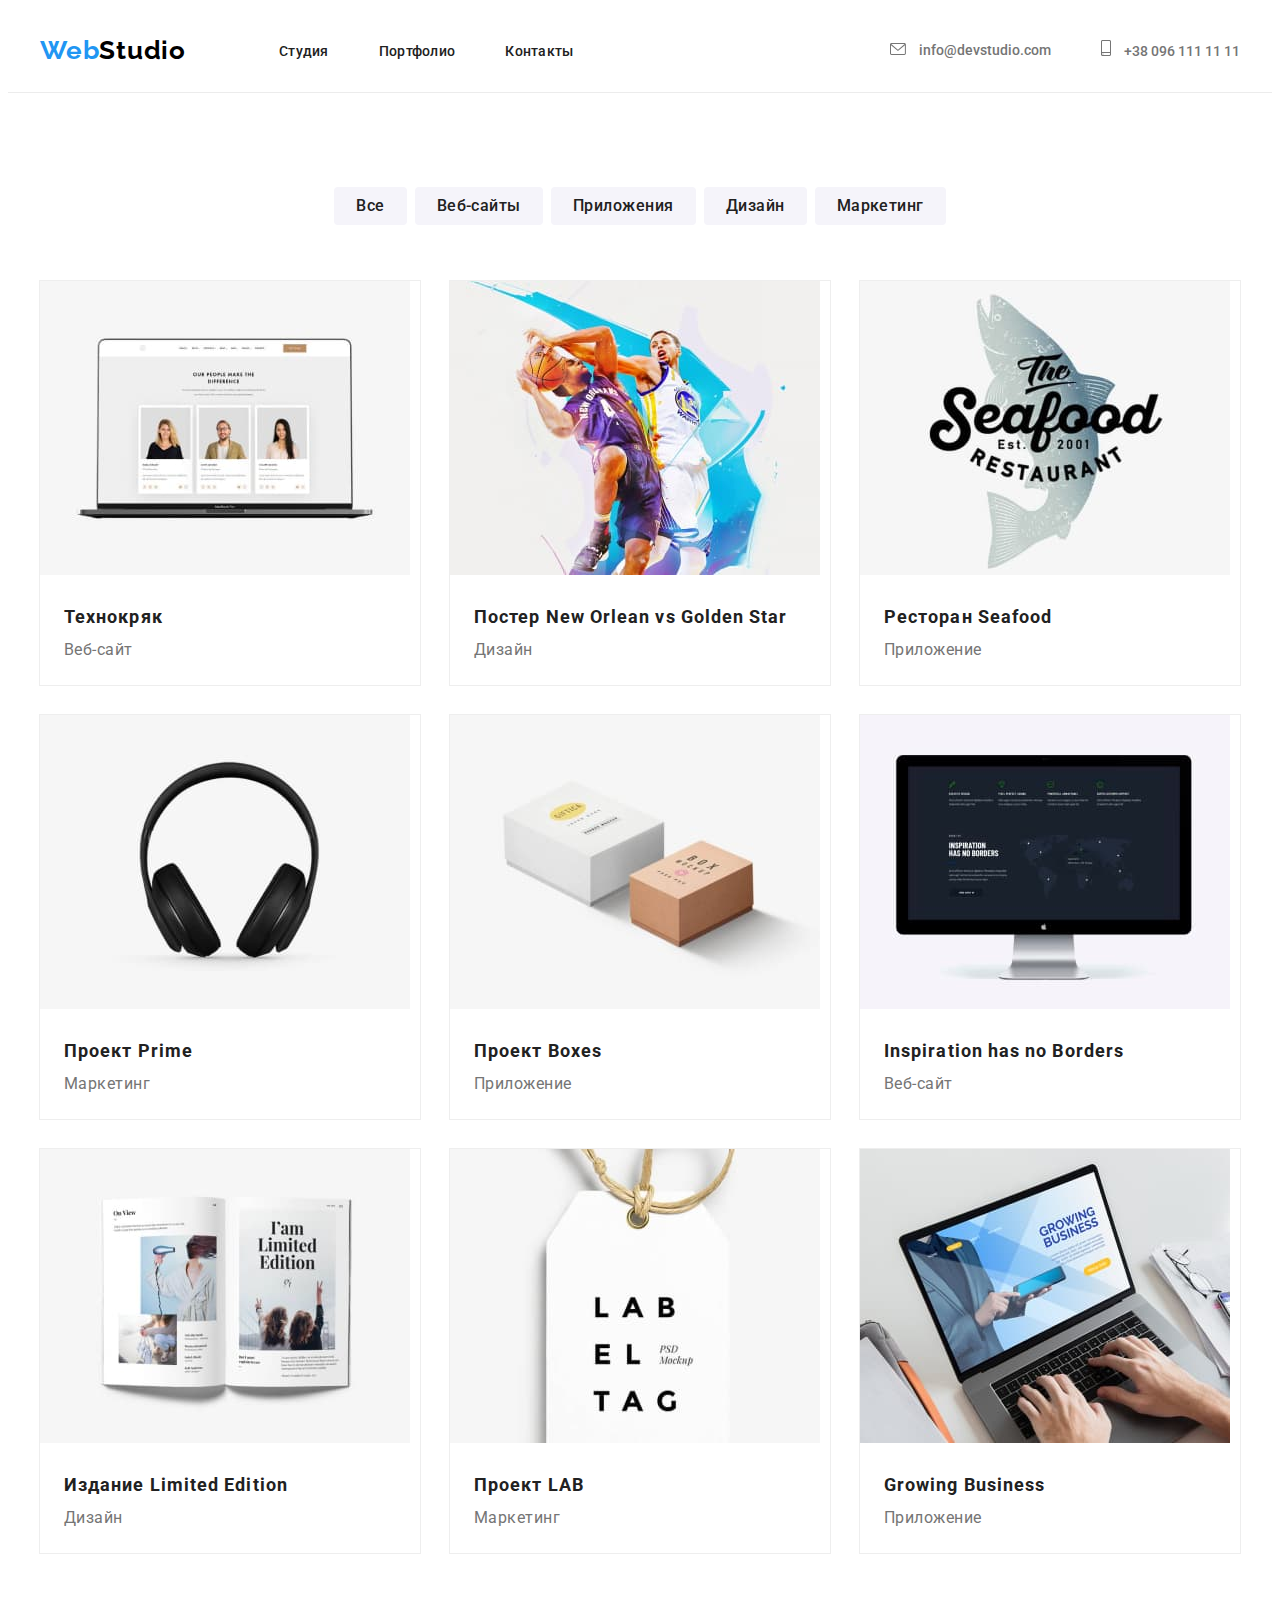
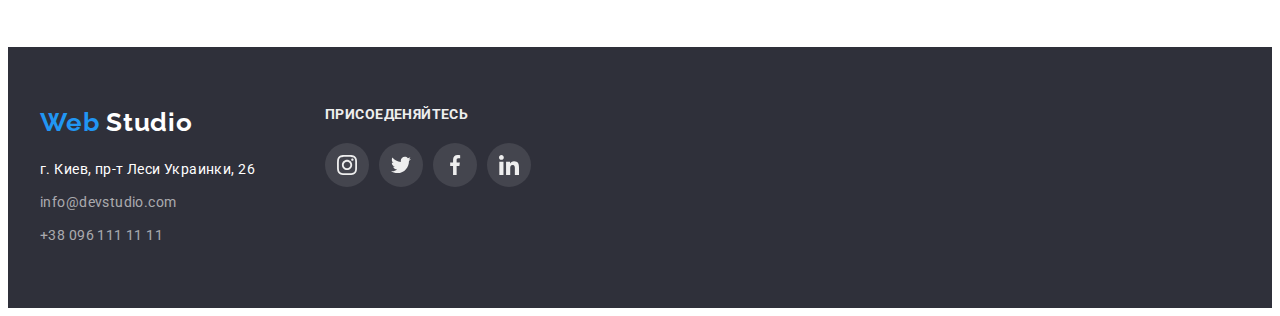
==== portfolio.html @ 3dc4b06e "дз 5 создает репозиторий" ====
<!DOCTYPE html>
<html lang="en">
  <head>
    <meta charset="UTF-8" />
    <meta http-equiv="X-UA-Compatible" content="IE=edge" />
    <meta name="viewport" content="width=device-width, initial-scale=1.0" />
    <link
      rel="stylesheet"
      href="https://cdnjs.cloudflare.com/ajax/libs/modern-normalize/1.1.0/modern-normalize.min.css"
      integrity="sha512-wpPYUAdjBVSE4KJnH1VR1HeZfpl1ub8YT/NKx4PuQ5NmX2tKuGu6U/JRp5y+Y8XG2tV+wKQpNHVUX03MfMFn9Q=="
      crossorigin="anonymous"
      referrerpolicy="no-referrer"
    />
    <link rel="stylesheet" href="./css/styles.css" />
    <link rel="preconnect" href="https://fonts.googleapis.com" />
    <link rel="preconnect" href="https://fonts.gstatic.com" crossorigin />
    <link
      href="https://fonts.googleapis.com/css2?family=Raleway:wght@700&family=Roboto:wght@400;500;700;900&display=swap"
      rel="stylesheet"
    />
    <title>Webstudio</title>
  </head>
  <body>
    <header class="header">
      <div class="container">
        <nav class="nav">
          <a href="./" class="logo link"
            ><span class="logo-color">Web</span>Studio</a
          >

          <ul class="nav-list">
            <li class="nav-item list">
              <a class="nav-link link" href="./">Студия</a>
            </li>
            <li class="nav-item list">
              <a class="nav-link link" href="./portfolio.html">Портфолио</a>
            </li>
            <li class="nav-item list">
              <a class="nav-link link" href="">Контакты</a>
            </li>
          </ul>
          <ul class="nav-contacts">
            <li class="nav-item list">
              <a class="nav-mail link" href="mailto:info@devstudio.com">
                <svg class="nav-icon" width="16" height="12">
                  <use href="./images/icons.svg#icon-mail"></use>
                </svg>
                info@devstudio.com</a
              >
            </li>
            <li class="nav-item list">
              <a class="nav-tel link" href="tel:+380961111111">
                <svg class="nav-icon" width="10" height="16">
                  <use href="./images/icons.svg#icon-smartphone-1"></use>
                </svg>
                +38 096 111 11 11</a
              >
            </li>
          </ul>
        </nav>
      </div>
    </header>
    <section class="exemple">
      <div class="container">
        <h1 class="hidden-title">Наши приримеры</h1>
        <ul class="exemple-list-button">
          <li class="button-item list">
            <button type="button" class="button button-hover">Все</button>
          </li>
          <li class="button-item list">
            <button type="button" class="button button-hover">Веб-сайты</button>
          </li>
          <li class="button-item list">
            <button type="button" class="button button-hover">
              Приложения
            </button>
          </li>
          <li class="button-item list">
            <button type="button" class="button button-hover">Дизайн</button>
          </li>
          <li class="button-item list">
            <button type="button" class="button button-hover">Маркетинг</button>
          </li>
        </ul>

        <ul class="example-list">
          <li class="exemple-item list">
            <a
              class="exemple-img-link link"
              href=""
              target="_blank"
              rel="nnoopener nofollow noreferrer"
              ><img
                src="./images/work_example_1.jpg"
                alt="пример работы студии"
                width="370"
                height="294"
              />
            </a>
            <div class="exemple-card-text">
              <a
                class="exemple-link link"
                href=""
                target="_blank"
                rel="nnoopener nofollow noreferrer"
              >
                <h2 class="exemple-title">Технокряк</h2></a
              >
              <p class="exemple-text">Веб-сайт</p>
            </div>
          </li>
          <li class="exemple-item list">
            <a
              class="exemple-img-link link"
              href=""
              target="_blank"
              rel="nnoopener nofollow noreferrer"
              ><img
                src="./images/work_example_2.jpg"
                alt="пример работы студии"
                width="370"
                height="294"
              />
            </a>
            <div class="exemple-card-text">
              <a
                class="exemple-link link"
                href=""
                target="_blank"
                rel="nnoopener nofollow noreferrer"
              >
                <h2 class="exemple-title">
                  Постер New Orlean vs Golden Star
                </h2></a
              >
              <p class="exemple-text">Дизайн</p>
            </div>
          </li>
          <li class="exemple-item list">
            <a
              class="exemple-img-link link"
              href=""
              target="_blank"
              rel="nnoopener nofollow noreferrer"
              ><img
                src="./images/work_example_3.jpg"
                alt="пример работы студии"
                width="370"
                height="294"
              />
            </a>
            <div class="exemple-card-text">
              <a
                class="exemple-link link"
                href=""
                target="_blank"
                rel="nnoopener nofollow noreferrer"
              >
                <h2 class="exemple-title">Ресторан Seafood</h2>
              </a>
              <p class="exemple-text">Приложение</p>
            </div>
          </li>
          <li class="exemple-item list">
            <a
              class="exemple-img-link link"
              href=""
              target="_blank"
              rel="nnoopener nofollow noreferrer"
              ><img
                src="./images/work_example_4.jpg"
                alt="пример работы студии"
                width="370"
                height="294"
              />
            </a>
            <div class="exemple-card-text">
              <a
                class="exemple-link link"
                href=""
                target="_blank"
                rel="nnoopener nofollow noreferrer"
              >
                <h2 class="exemple-title">Проект Prime</h2></a
              >
              <p class="exemple-text">Маркетинг</p>
            </div>
          </li>
          <li class="exemple-item list">
            <a
              class="exemple-img-link link"
              href=""
              target="_blank"
              rel="nnoopener nofollow noreferrer"
              ><img
                src="./images/work_example_5.jpg"
                alt="пример работы студии"
                width="370"
                height="294"
              />
            </a>
            <div class="exemple-card-text">
              <a
                class="exemple-link link"
                href=""
                target="_blank"
                rel="nnoopener nofollow noreferrer"
              >
                <h2 class="exemple-title">Проект Boxes</h2></a
              >
              <p class="exemple-text">Приложение</p>
            </div>
          </li>
          <li class="exemple-item list">
            <a
              class="exemple-img-link link"
              href=""
              target="_blank"
              rel="nnoopener nofollow noreferrer"
              ><img
                src="./images/work_example_6.jpg"
                alt="пример работы студии"
                width="370"
                height="294"
              />
            </a>
            <div class="exemple-card-text">
              <a
                class="exemple-link link"
                href=""
                target="_blank"
                rel="nnoopener nofollow noreferrer"
              >
                <h2 class="exemple-title">Inspiration has no Borders</h2></a
              >
              <p class="exemple-text">Веб-сайт</p>
            </div>
          </li>
          <li class="exemple-item list">
            <a
              class="exemple-img-link link"
              href=""
              target="_blank"
              rel="nnoopener nofollow noreferrer"
              ><img
                src="./images/work_example_7.jpg"
                alt="пример работы студии"
                width="370"
                height="294"
              />
            </a>
            <div class="exemple-card-text">
              <a
                class="exemple-link link"
                href=""
                target="_blank"
                rel="nnoopener nofollow noreferrer"
              >
                <h2 class="exemple-title">Издание Limited Edition</h2></a
              >
              <p class="exemple-text">Дизайн</p>
            </div>
          </li>
          <li class="exemple-item list">
            <a
              class="exemple-img-link link"
              href=""
              target="_blank"
              rel="nnoopener nofollow noreferrer"
              ><img
                src="./images/work_example_8.jpg"
                alt="пример работы студии"
                width="370"
                height="294"
              />
            </a>
            <div class="exemple-card-text">
              <a
                class="exemple-link link"
                href=""
                target="_blank"
                rel="nnoopener nofollow noreferrer"
              >
                <h2 class="exemple-title">Проект LAB</h2></a
              >
              <p class="exemple-text">Маркетинг</p>
            </div>
          </li>
          <li class="exemple-item list">
            <a
              class="exemple-img-link link"
              href=""
              target="_blank"
              rel="nnoopener nofollow noreferrer"
              ><img
                src="./images/work_example_9.jpg"
                alt="пример работы студии"
                width="370"
                height="294"
              />
            </a>
            <div class="exemple-card-text">
              <a
                class="exemple-link link"
                href=""
                target="_blank"
                rel="nnoopener nofollow noreferrer"
              >
                <h2 class="exemple-title">Growing Business</h2></a
              >
              <p class="exemple-text">Приложение</p>
            </div>
          </li>
        </ul>
      </div>
    </section>

    <footer class="footer">
      <div class="container">
        <address>
          <a class="footer-logo link" href="./"
            ><span class="logo-color">Web</span> Studio</a
          >
          <ul class="footer-list">
            <li class="footer-item list">
              <a
                class="footer-address link text"
                href="https://goo.gl/maps/HmvD6N269BRCA3x39"
                target="_blank"
                >г. Киев, пр-т Леси Украинки, 26</a
              >
            </li>
            <li class="footer-item list">
              <a class="footer-link link text" href="mailto:info@devstudio.com"
                >info@devstudio.com</a
              >
            </li>
            <li class="footer-item list">
              <a class="footer-link link text" href="tel:+380961111111"
                >+38 096 111 11 11</a
              >
            </li>
          </ul>
        </address>

        <div class="footer-soc">
          <h3 class="footer-title">присоеденяйтесь</h3>
          <ul class="footer-soc-list list">
            <li class="footer-soc-item">
              <a class="footer-soc-link link" href="">
                <svg class="footer-social-icon" width="20" height="20">
                  <use href="./images/icons.svg#icon-instagram"></use>
                </svg>
              </a>
            </li>
            <li class="footer-soc-item">
              <a class="footer-soc-link link" href="">
                <svg class="footer-social-icon" width="20" height="20">
                  <use href="./images/icons.svg#icon-twitter"></use>
                </svg>
              </a>
            </li>
            <li class="footer-soc-item">
              <a class="footer-soc-link link" href="">
                <svg class="footer-social-icon" width="20" height="20">
                  <use href="./images/icons.svg#icon-facebook"></use>
                </svg>
              </a>
            </li>
            <li class="footer-soc-item">
              <a class="footer-soc-link link" href=""
                ><svg class="footer-social-icon" width="20" height="20">
                  <use href="./images/icons.svg#icon-linkedin"></use>
                </svg>
              </a>
            </li>
          </ul>
        </div>
      </div>
    </footer>
  </body>
</html>
---- css/styles.css ----
:root {
    --title-color:#212121;
    --main-text-color:#757575;
    --second-text-color:#212121;
    --accent-color:#2196F3;
    --white-color:#FFFFFF;
    --black-color:#000000;

}
p,
h1,
h2,
h3,
h4,
h5,
h6 {
    margin: 0;
}

ul,ol {
    margin: 0;
    padding-left: 0;
}
 
.container{
    width: 1200px;
    margin: 0 auto;
    padding-left: 15px;
    padding-right: 15px;
    /* outline: 1px solid tomato ; */
}

.top-title{



    font-weight: 700;
    font-size: 36px;
    line-height: 1.16;
    text-align: center;
    letter-spacing: 0.03em;
    color: var(--second-text-color)

}

.text {
        font-size: 14px;
        line-height: 1.71;
        letter-spacing: 0.03em;
        
}


body {
    font-family: 'Roboto', sans-serif;
    font-weight: 400;
    color: var(--main-text-color);
}

.link {
    text-decoration: none;
}
.list{
    list-style: none;
}



/*-------------------------LOGO------------------- */


.logo {
  
    font-family: 'Raleway';
    font-weight: 700;
    font-size: 26px;
    line-height: 1.19;
    letter-spacing: 0.03em;
    color: var(--black-color);
}

.logo-color {
    color: var(--accent-color);
}

/*-------------------------NAVIGATION------------------- */ 


.nav-list {
    display: flex;
}

.nav-contacts {
    display: flex;
    margin-left: auto;
    
} 

.header .nav {
    display: flex;
    align-items: center;
}
.nav-link {

    font-weight: 500;
    font-size: 14px;
    line-height: 1.14;
    letter-spacing: 0.02em;
    color: var(--second-text-color);
    
 }
 
 .nav-tel,
 .nav-mail  {
  
    font-weight: 500;
    font-size: 14px;
    line-height: 1.14;
    color: var(--main-text-color);
    
 }

 .nav-icon {
     margin-right: 10px;
     cursor: pointer;
     
 }

 .logo {
     padding-top: 25px;
     padding-bottom: 25px;
     margin-right: 93px;
 }

 .nav-link:hover,
 .nav-link:focus,
 .nav-tel:hover,
 .nav-tel:focus,
 .nav-mail:hover,
 .nav-mail:focus {
    color: var(--accent-color);
 
 }

 .nav-item:not(:last-child) {
     margin-right: 50px;

 }

 .nav-list,
 .nav-contacts {
     padding-top: 32px;
     padding-bottom: 32px;
 }

 .nav-icon {
    fill: currentColor;
    margin-right: 10px;
 }

 .nav-icon:hover {
     fill: var(--accent-color);
 }
 

/*-------------------------HERO------------------- */

.hero-bacgraund {
    background: #2F303A;
    background-image: linear-gradient(
        rgba(47, 48, 58, 0.4),
        rgba(47, 48, 58, 0.4)),
        url(../images/hero-bg.jpg);
    background-repeat: no-repeat;
    background-position: center;
    background-size: cover;
    max-width: 1600px;
    margin: 0 auto;
    padding-top: 200px;
    padding-bottom: 200px;
}

.hero {
    text-align: center;
    
}


 .hero-title {

    font-weight: 900;
    font-size: 44px;
    line-height: 1.36;
    letter-spacing: 0.06em;
    text-transform: uppercase;
    color:var(--white-color);
    margin-bottom: 30px;
   
 }

 .hero-btn {


    font-style: normal;
    font-weight: 700;
    font-size: 16px;
    line-height: 1.88;
    border: none;
    text-align: center;
    cursor: pointer;
    letter-spacing: 0.06em;
    color: #FFFFFF;
    background: #2196F3;
    box-shadow: 0px 4px 4px rgba(0, 0, 0, 0.15);
    border-radius: 4px;
    min-width: 200px;
    height: 50px;
    
    
   
    
}

.hero-title {
     width: 690px;
     margin: auto;
     margin-bottom: 30px;
    
    
}
 
 /*-------------------------ASIDE------------------- */

.aside {
     padding-top: 94px;
     padding-bottom: 94px;
     
 }

.hidden-title {
    position: absolute;
    white-space: nowrap;
    width: 1px;
    height: 1px;
    overflow: hidden;
    border: 0;
    padding: 0;
    clip: rect(0 0 0 0);
    clip-path: inset(50%);
    margin: -1px;
        }

 .aside-list {
     list-style: none;
     display: flex;
    
 }

 .aside-item:not(:last-child) {
     margin-right: 30px;
 }



 .aside-title {
    font-weight: 700;
    font-size: 14px;
    line-height: 1.14;
    letter-spacing: 0.03em;
    text-transform: uppercase;
    color:var(--title-color);
    margin-bottom: 10px;
 }

 .aside-text {
    color: #757575;
    width: 270px;
 }

 .aside-icon {
     width: 270px;
     height: 120px;
     background-color: #F5F4FA;
     margin-bottom: 30px;
     display: flex;
     align-items: center;
     justify-content: center;
     border-radius: 4px;


 }


/*-------------------------ABOUT------------------- */

.about{
padding-bottom: 94px;
}

.about-title {
    margin-bottom: 50px;
}

.about-list {
    display: flex;
    margin-left: -30px;
  
}

.about-item {
flex-basis: calc(100% / 3 - 30px);
margin-left: 30px;
 
}



/*-------------------------TEAM------------------- */

    .team{

        background: #F5F4FA;
}

.team-top-title {
    margin-bottom: 50px;
}
        
.team-title {
    font-weight: 500;
    font-size: 16px;
    line-height: 1.18;
    text-align: center;
    letter-spacing: 0.03em;
    color: var(--second-text-color);
   
}

        
.team-text {
    font-size: 16px;
    line-height: 1.18;
    text-align: center;
    letter-spacing: 0.03em;
    color: var(--main-text-color);
    margin-top: 10px;
    
    
}

.team-item {
    background: #FFFFFF;
    box-shadow: 0px 1px 3px rgba(0, 0, 0, 0.12), 0px 1px 1px rgba(0, 0, 0, 0.14), 0px 2px 1px rgba(0, 0, 0, 0.2);
    border-radius: 0px 0px 4px 4px;
}

.team {
    padding-top: 94px;
    padding-bottom: 94px;
}

.team-list {
    display: flex;
    margin-left: -30px;
    
}

.team-item {
    flex-basis: calc(100% / 4 - 30px);
    margin-left: 30px;
    
}

.team-card-text {
    padding-top: 30px;
    margin-bottom: 16px;
}

.member-social-list {
    display: flex;
    justify-content: center;
    padding-bottom: 30px;
    
}

.member-social-item {
    width: 44px;
    height: 44px;
    margin-right: 10px;
    
   
}

.member-social-item:last-child{
    margin-right: 0;
}

.member-social-link {
    width: 100%;
    height: 100%;
    border-radius: 50%;
    display: flex;
    align-items: center;
    justify-content: center;
    fill: #AFB1B8;
    

}

.member-social-link:hover,
.member-social-link:focus {
    background-color: var(--accent-color);
    fill: #FFFFFF;
}

/*-------------------------REGULAR------------------- */

.regular {
    padding-top: 94px;
    padding-bottom: 94px;
}
.regular-title {
    margin-bottom : 50px;
}

.regular-list {
    display: flex;
    margin-left: -30px;


    
}

.regular-item {
flex-basis: calc(100% / 6 - 30px);
margin-left: 30px;
}


.regular-link {
    width: 170px;
    height: 92px;
    border-radius: 4px;
    border: 1px solid #AFB1B8;
    display: flex;
    align-items: center;
    justify-content: center;
    cursor: pointer;
    fill: #AFB1B8;
    
   
   
}

.regular-link:hover,
.regular-link:focus {
    border: 1px solid #2196F3;
    fill: #2196F3;
}







/*-------------------------FOOTER------------------- */
  

.footer{
    background: #2F303A;
    padding-top: 60px;
    padding-bottom: 60px;
    
    
  } 

  
  
.footer-logo {
    font-family: 'Raleway';
    font-style: normal;
    font-weight: 700;
    font-size: 26px;
    line-height: 31px;
    letter-spacing: 0.03em;
    color: #FFFFFF;
    display: inline-block;
    margin-bottom: 20px;
    
}

.footer-address{
    font-style: normal;
    color:var(--white-color);
    
    
    
}
                
                
.footer-link {
    font-style: normal;
    color: rgba(255, 255, 255, 0.6);
    
}

.footer-address:hover,
.footer-address:focus,
.footer-link:hover,
.footer-link:focus {
    color: var(--accent-color);
}

.footer-item:not(:last-child) {
    margin-bottom: 9px;
} 

.footer-title {
    font-style: normal;
    font-weight: 700;
    font-size: 14px;
    line-height: 1.14;
    letter-spacing: 0.03em;
    text-transform: uppercase;
    color: #EEEEEE;
    margin-bottom: 20px;
}

.footer-soc-item {
        width: 44px;
        height: 44px;
        margin-right: 10px;
       
     
}

.footer-soc {
    margin-left: 70px;

}
.footer-soc-list {
    display: flex;
}

.footer-soc-link {
        width: 100%;
        height: 100%;
        border-radius: 50%;
        display: flex;
        align-items: center;
        justify-content: center;
        fill: #AFB1B8;
        background-color: rgba(255, 255, 255, 0.1);
            ;
}

.footer-social-icon {
    fill: #EEEEEE;
}

.footer-soc-link:hover,
.footer-soc-link:focus {
    background-color:var(--accent-color);
  
}

.footer .container {
    display: flex;
}

/* ---------------------------PORTFOLIO---------------------------- */

.header {
    border-bottom: 1px solid #ECECEC;
}
.button {

    font-family: 'Roboto';
    font-weight: 500;
    font-size: 16px;
    line-height: 1.62;
    text-align: center;
    letter-spacing: 0.03em;
    color: #212121;
    background: #F5F4FA;
    border-radius: 4px;
    border: 0;
    height: 38px;
    padding-left: 22px;
    padding-right: 22px;
   
}

.button-hover:hover,
.button-hover:focus{
    color: var(--white-color);
    background-color: var(--accent-color);
    cursor: pointer;
}
 
/* ---------------------------EXEMPLE---------------------------- */


.exemple {
    padding-top: 94px;
    padding-bottom: 94px;
}


.exemple-title {

    font-weight: 700;
     font-size: 18px;
     line-height: 2;
    letter-spacing: 0.06em;
    color:var(--title-color)
}

.exemple-text {
    font-size: 16px;
    line-height: 30px;
    letter-spacing: 0.03em;
     color:var(--main-text-color)
}




.exemple-list-button {
    display: flex;
    justify-content: center;
       
}    

.button-item:not(:last-child) {
    margin-right: 8px;
   
}
 
.example-list {
    display: flex;
    flex-wrap: wrap;
    margin-right:  -30px;
    margin-bottom: -30px;

}

.exemple-item {
    flex-basis: calc(100% / 3 - 30px);
    margin-right:  30px;
    margin-bottom: 30px;
    outline: 1px solid #EEEEEE;
    
}

.example-list {
    margin-top: 56px;
    
}

.exemple-title {
    border: 1px #EEEEEE;
  
}

.exemple-card-text{
    padding: 20px 24px;
}

.exemple-item:hover {

    box-shadow: 0px 1px 1px rgba(0, 0, 0, 0.12),
        0px 4px 4px rgba(0, 0, 0, 0.06),
        1px 4px 6px rgba(0, 0, 0, 0.16);;

}
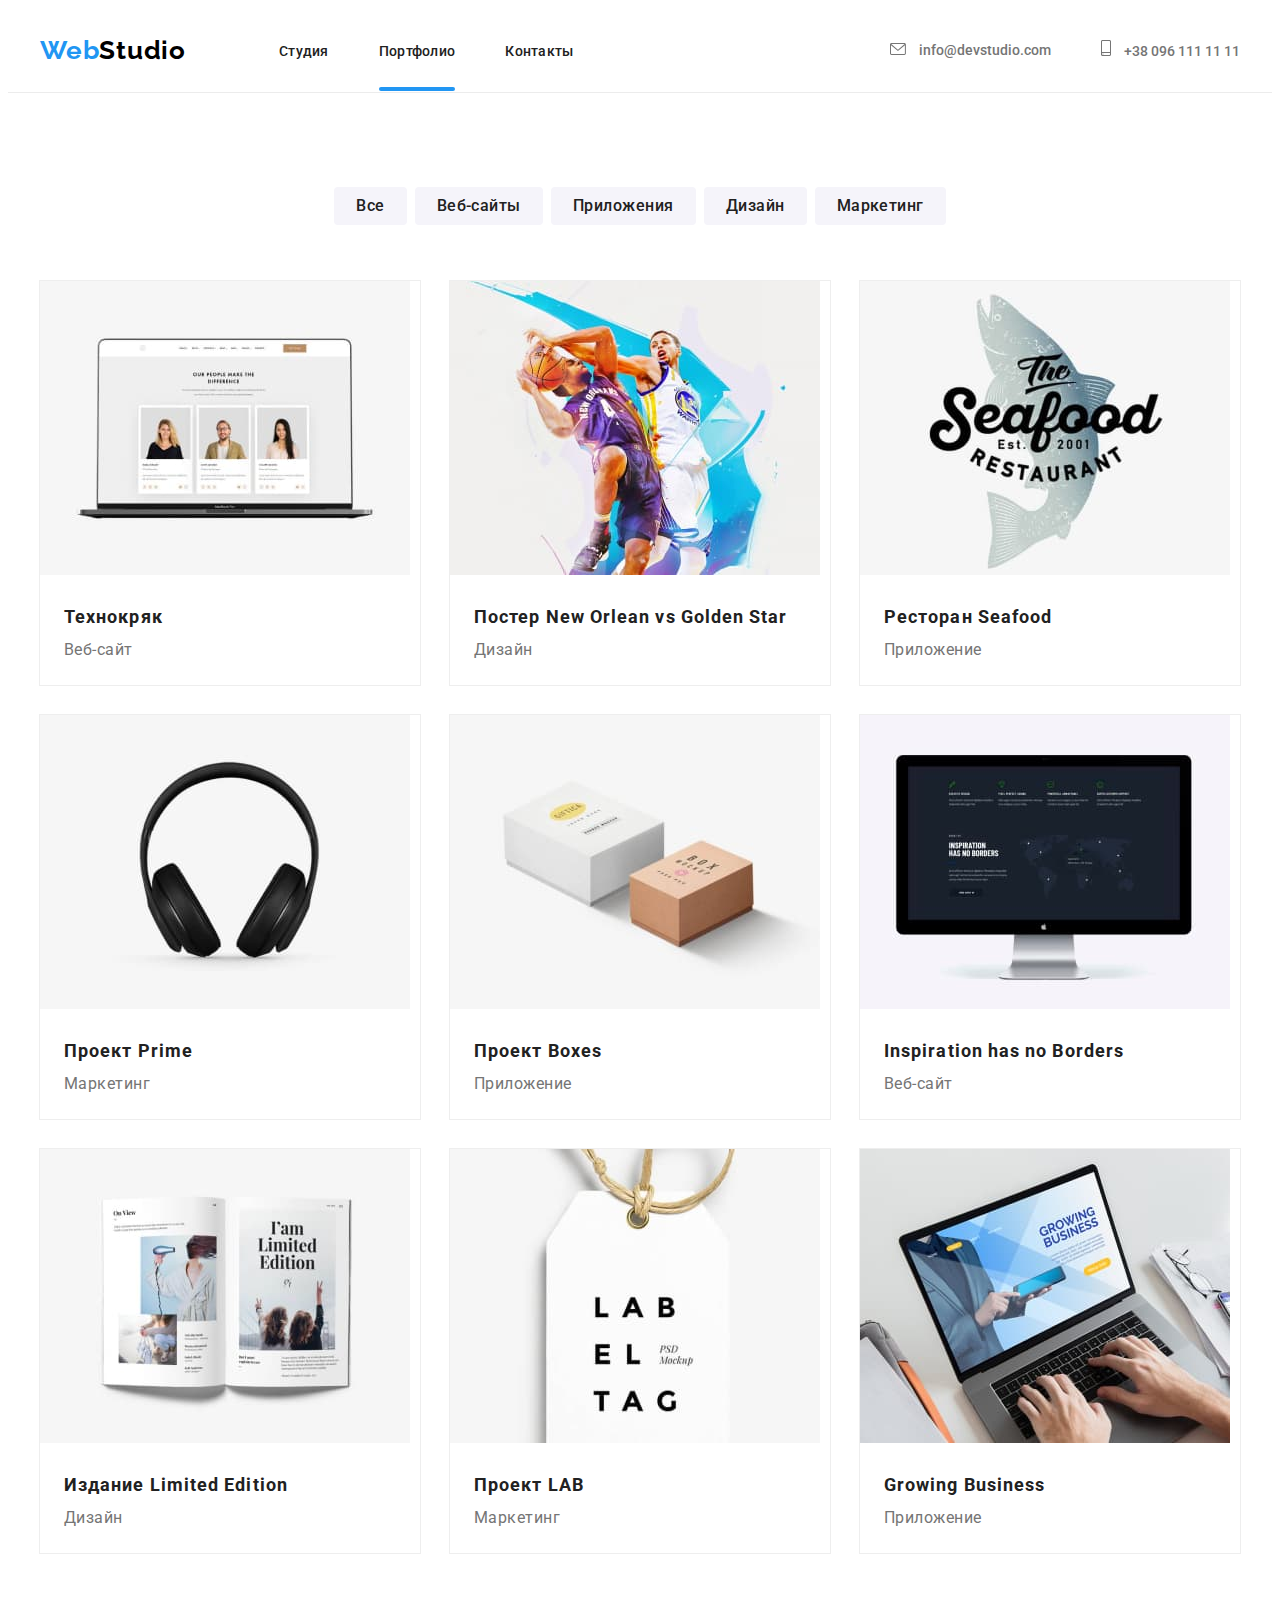
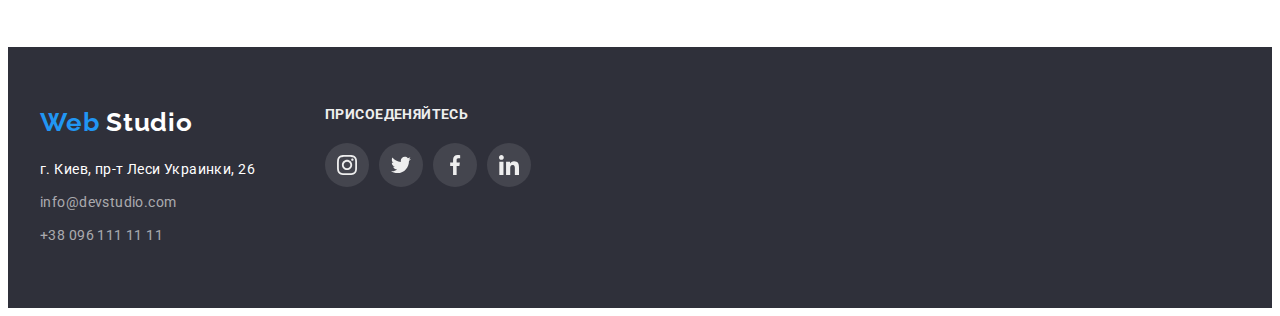
==== commit 340a79c8: "дз № 5" ====
--- a/portfolio.html
+++ b/portfolio.html
@@ -33,7 +33,9 @@
               <a class="nav-link link" href="./">Студия</a>
             </li>
             <li class="nav-item list">
-              <a class="nav-link link" href="./portfolio.html">Портфолио</a>
+              <a class="nav-link current link" href="./portfolio.html"
+                >Портфолио</a
+              >
             </li>
             <li class="nav-item list">
               <a class="nav-link link" href="">Контакты</a>
@@ -90,12 +92,20 @@
               href=""
               target="_blank"
               rel="nnoopener nofollow noreferrer"
-              ><img
-                src="./images/work_example_1.jpg"
-                alt="пример работы студии"
-                width="370"
-                height="294"
-              />
+            >
+              <div class="exemple-top-wrap">
+                <img
+                  src="./images/work_example_1.jpg"
+                  alt="пример работы студии"
+                  width="370"
+                  height="294"
+                />
+                <p class="exemple-top-text">
+                  Ресурс предлагает комплексные предложения с разным уровнем
+                  функционала и сервисов. Все это позволит посетителю получить
+                  исчерпывающие сведения компании или частном лице.
+                </p>
+              </div>
             </a>
             <div class="exemple-card-text">
               <a
@@ -115,12 +125,20 @@
               href=""
               target="_blank"
               rel="nnoopener nofollow noreferrer"
-              ><img
-                src="./images/work_example_2.jpg"
-                alt="пример работы студии"
-                width="370"
-                height="294"
-              />
+            >
+              <div class="exemple-top-wrap">
+                <img
+                  src="./images/work_example_2.jpg"
+                  alt="пример работы студии"
+                  width="370"
+                  height="294"
+                />
+                <p class="exemple-top-text">
+                  Ресурс предлагает комплексные предложения с разным уровнем
+                  функционала и сервисов. Все это позволит посетителю получить
+                  исчерпывающие сведения компании или частном лице.
+                </p>
+              </div>
             </a>
             <div class="exemple-card-text">
               <a
@@ -142,12 +160,20 @@
               href=""
               target="_blank"
               rel="nnoopener nofollow noreferrer"
-              ><img
-                src="./images/work_example_3.jpg"
-                alt="пример работы студии"
-                width="370"
-                height="294"
-              />
+            >
+              <div class="exemple-top-wrap">
+                <img
+                  src="./images/work_example_3.jpg"
+                  alt="пример работы студии"
+                  width="370"
+                  height="294"
+                />
+                <p class="exemple-top-text">
+                  Ресурс предлагает комплексные предложения с разным уровнем
+                  функционала и сервисов. Все это позволит посетителю получить
+                  исчерпывающие сведения компании или частном лице.
+                </p>
+              </div>
             </a>
             <div class="exemple-card-text">
               <a
@@ -167,12 +193,20 @@
               href=""
               target="_blank"
               rel="nnoopener nofollow noreferrer"
-              ><img
-                src="./images/work_example_4.jpg"
-                alt="пример работы студии"
-                width="370"
-                height="294"
-              />
+            >
+              <div class="exemple-top-wrap">
+                <img
+                  src="./images/work_example_4.jpg"
+                  alt="пример работы студии"
+                  width="370"
+                  height="294"
+                />
+                <p class="exemple-top-text">
+                  Ресурс предлагает комплексные предложения с разным уровнем
+                  функционала и сервисов. Все это позволит посетителю получить
+                  исчерпывающие сведения компании или частном лице.
+                </p>
+              </div>
             </a>
             <div class="exemple-card-text">
               <a
@@ -192,12 +226,20 @@
               href=""
               target="_blank"
               rel="nnoopener nofollow noreferrer"
-              ><img
-                src="./images/work_example_5.jpg"
-                alt="пример работы студии"
-                width="370"
-                height="294"
-              />
+            >
+              <div class="exemple-top-wrap">
+                <img
+                  src="./images/work_example_5.jpg"
+                  alt="пример работы студии"
+                  width="370"
+                  height="294"
+                />
+                <p class="exemple-top-text">
+                  Ресурс предлагает комплексные предложения с разным уровнем
+                  функционала и сервисов. Все это позволит посетителю получить
+                  исчерпывающие сведения компании или частном лице.
+                </p>
+              </div>
             </a>
             <div class="exemple-card-text">
               <a
@@ -217,12 +259,20 @@
               href=""
               target="_blank"
               rel="nnoopener nofollow noreferrer"
-              ><img
-                src="./images/work_example_6.jpg"
-                alt="пример работы студии"
-                width="370"
-                height="294"
-              />
+            >
+              <div class="exemple-top-wrap">
+                <img
+                  src="./images/work_example_6.jpg"
+                  alt="пример работы студии"
+                  width="370"
+                  height="294"
+                />
+                <p class="exemple-top-text">
+                  Ресурс предлагает комплексные предложения с разным уровнем
+                  функционала и сервисов. Все это позволит посетителю получить
+                  исчерпывающие сведения компании или частном лице.
+                </p>
+              </div>
             </a>
             <div class="exemple-card-text">
               <a
@@ -242,12 +292,20 @@
               href=""
               target="_blank"
               rel="nnoopener nofollow noreferrer"
-              ><img
-                src="./images/work_example_7.jpg"
-                alt="пример работы студии"
-                width="370"
-                height="294"
-              />
+            >
+              <div class="exemple-top-wrap">
+                <img
+                  src="./images/work_example_7.jpg"
+                  alt="пример работы студии"
+                  width="370"
+                  height="294"
+                />
+                <p class="exemple-top-text">
+                  Ресурс предлагает комплексные предложения с разным уровнем
+                  функционала и сервисов. Все это позволит посетителю получить
+                  исчерпывающие сведения компании или частном лице.
+                </p>
+              </div>
             </a>
             <div class="exemple-card-text">
               <a
@@ -267,12 +325,20 @@
               href=""
               target="_blank"
               rel="nnoopener nofollow noreferrer"
-              ><img
-                src="./images/work_example_8.jpg"
-                alt="пример работы студии"
-                width="370"
-                height="294"
-              />
+            >
+              <div class="exemple-top-wrap">
+                <img
+                  src="./images/work_example_8.jpg"
+                  alt="пример работы студии"
+                  width="370"
+                  height="294"
+                />
+                <p class="exemple-top-text">
+                  Ресурс предлагает комплексные предложения с разным уровнем
+                  функционала и сервисов. Все это позволит посетителю получить
+                  исчерпывающие сведения компании или частном лице.
+                </p>
+              </div>
             </a>
             <div class="exemple-card-text">
               <a
@@ -292,12 +358,20 @@
               href=""
               target="_blank"
               rel="nnoopener nofollow noreferrer"
-              ><img
-                src="./images/work_example_9.jpg"
-                alt="пример работы студии"
-                width="370"
-                height="294"
-              />
+            >
+              <div class="exemple-top-wrap">
+                <img
+                  src="./images/work_example_9.jpg"
+                  alt="пример работы студии"
+                  width="370"
+                  height="294"
+                />
+                <p class="exemple-top-text">
+                  Ресурс предлагает комплексные предложения с разным уровнем
+                  функционала и сервисов. Все это позволит посетителю получить
+                  исчерпывающие сведения компании или частном лице.
+                </p>
+              </div>
             </a>
             <div class="exemple-card-text">
               <a
--- a/css/styles.css
+++ b/css/styles.css
@@ -107,6 +107,7 @@
     line-height: 1.14;
     letter-spacing: 0.02em;
     color: var(--second-text-color);
+    position: relative;
     
  }
  
@@ -139,6 +140,7 @@
  .nav-mail:hover,
  .nav-mail:focus {
     color: var(--accent-color);
+    transition: color 250ms cubic-bezier(0.4, 0, 0.2, 1);
  
  }
 
@@ -160,8 +162,21 @@
 
  .nav-icon:hover {
      fill: var(--accent-color);
+    transition: fill 250ms cubic-bezier(0.4, 0, 0.2, 1);
  }
  
+
+ .nav-link.current::after {
+     position: absolute;
+     content: "";
+     width: 100%;
+     height: 4px;
+     border-radius: 2px;
+     background-color: var(--accent-color);
+     left: 0;
+     bottom: -32px;
+
+ }
 
 /*-------------------------HERO------------------- */
 
@@ -308,11 +323,32 @@
 }
 
 .about-item {
+ 
 flex-basis: calc(100% / 3 - 30px);
 margin-left: 30px;
  
 }
 
+.about-text-box {
+    position: relative;
+}
+
+.about-text {
+    position:absolute;
+    font-weight: 700;
+    font-size: 14px;
+    line-height: 1.14;
+    letter-spacing: 0.03em;
+    text-transform: uppercase;
+    color: #FFFFFF;
+    background-color: rgba(47, 48, 58, 0.8);;
+    width: 100%;
+    height: 70px;
+    text-align: center;
+    padding-top: 27px;
+    padding-bottom: 27px;
+    bottom: 0;
+}
 
 
 /*-------------------------TEAM------------------- */
@@ -411,6 +447,8 @@
 .member-social-link:focus {
     background-color: var(--accent-color);
     fill: #FFFFFF;
+    transition: fill 250ms cubic-bezier(0.4, 0, 0.2, 1);
+    transition: background-color 250ms cubic-bezier(0.4, 0, 0.2, 1);
 }
 
 /*-------------------------REGULAR------------------- */
@@ -456,6 +494,8 @@
 .regular-link:focus {
     border: 1px solid #2196F3;
     fill: #2196F3;
+    transition: fill 250ms cubic-bezier(0.4, 0, 0.2, 1);
+    
 }
 
 
@@ -510,6 +550,7 @@
 .footer-link:hover,
 .footer-link:focus {
     color: var(--accent-color);
+    transition: color 250ms cubic-bezier(0.4, 0, 0.2, 1);
 }
 
 .footer-item:not(:last-child) {
@@ -562,6 +603,8 @@
 .footer-soc-link:hover,
 .footer-soc-link:focus {
     background-color:var(--accent-color);
+    background-color:var(--accent-color);
+    transition: background-color 250ms cubic-bezier(0.4, 0, 0.2, 1);
   
 }
 
@@ -597,6 +640,9 @@
     color: var(--white-color);
     background-color: var(--accent-color);
     cursor: pointer;
+    transition: background-color 250ms cubic-bezier(0.4, 0, 0.2, 1);
+    transition: color 250ms cubic-bezier(0.4, 0, 0.2, 1);
+    
 }
  
 /* ---------------------------EXEMPLE---------------------------- */
@@ -668,10 +714,100 @@
     padding: 20px 24px;
 }
 
-.exemple-item:hover {
+.exemple-item:hover,
+.exemple-item:focus {
 
     box-shadow: 0px 1px 1px rgba(0, 0, 0, 0.12),
         0px 4px 4px rgba(0, 0, 0, 0.06),
         1px 4px 6px rgba(0, 0, 0, 0.16);;
-
+        transition: box-shadow 250ms cubic-bezier(0.4, 0, 0.2, 1);
+
+}
+
+.exemple-top-wrap{
+    position:relative;
+    overflow: hidden;
+    padding: 0;
+    margin: 0;
+}
+
+.exemple-card-text {
+    overflow: hidden;
+}
+
+.exemple-top-text {
+    position: absolute;
+    color: #FFFFFF;
+   background-color: rgba(33, 150, 243, 0.9);
+   top: 0;
+   height: 100%;
+   font-style: normal;
+    font-weight: 400;
+    font-size: 18px;
+    line-height: 1.56;
+    letter-spacing: 0.03em;
+    padding: 63px 24px;
+    transform: translateY(110%);
+    
+}
+
+.exemple-item:hover .exemple-top-text {
+    transform: translate(0);
+    transition: transform 250ms cubic-bezier(0.4, 0, 0.2, 1);
+}
+
+.backdrop {
+    position: fixed;
+    top: 0;
+    width: 100%;
+    height: 100%;
+    background-color: rgba(0, 0, 0, 0.2);
+    transition: opacity 300ms, visibility 300ms;
+    
+}
+
+.backdrop.is-hidden .modal {
+    transform: translate(-50%,-50%) scale(0) ;
+}
+
+.modal {
+    position: absolute;
+    width: 528px;
+    height: 581px;
+    background-color:#FFFFFF;
+    box-shadow: 0px 1px 3px rgba(0, 0, 0, 0.12), 0px 1px 1px rgba(0, 0, 0, 0.14), 0px 2px 1px rgba(0, 0, 0, 0.2);
+    border-radius: 4px;
+    top: 50%;
+    left: 50%;
+    transform: translate(-50%,-50%) scale(1);
+    transition: transform 350ms;
+}
+
+.modal-close-btn {
+    display: flex;
+    position: absolute;
+    top: 17px;
+    right: 17px;
+    width: 30px;
+    height: 30px;
+    background-color: #FFFFFF;
+    border: 1px solid rgba(0, 0, 0, 0.1);
+    border-radius: 50%;
+    cursor: pointer;
+    justify-content: center;
+    align-items: center;
+}
+
+.close-icon {
+    fill: #000000;
+}
+
+.is-hidden {
+    visibility: hidden;
+    opacity: 0;
+    pointer-events: none;
+}
+
+.no-scroll {
+    overflow: hidden;
 }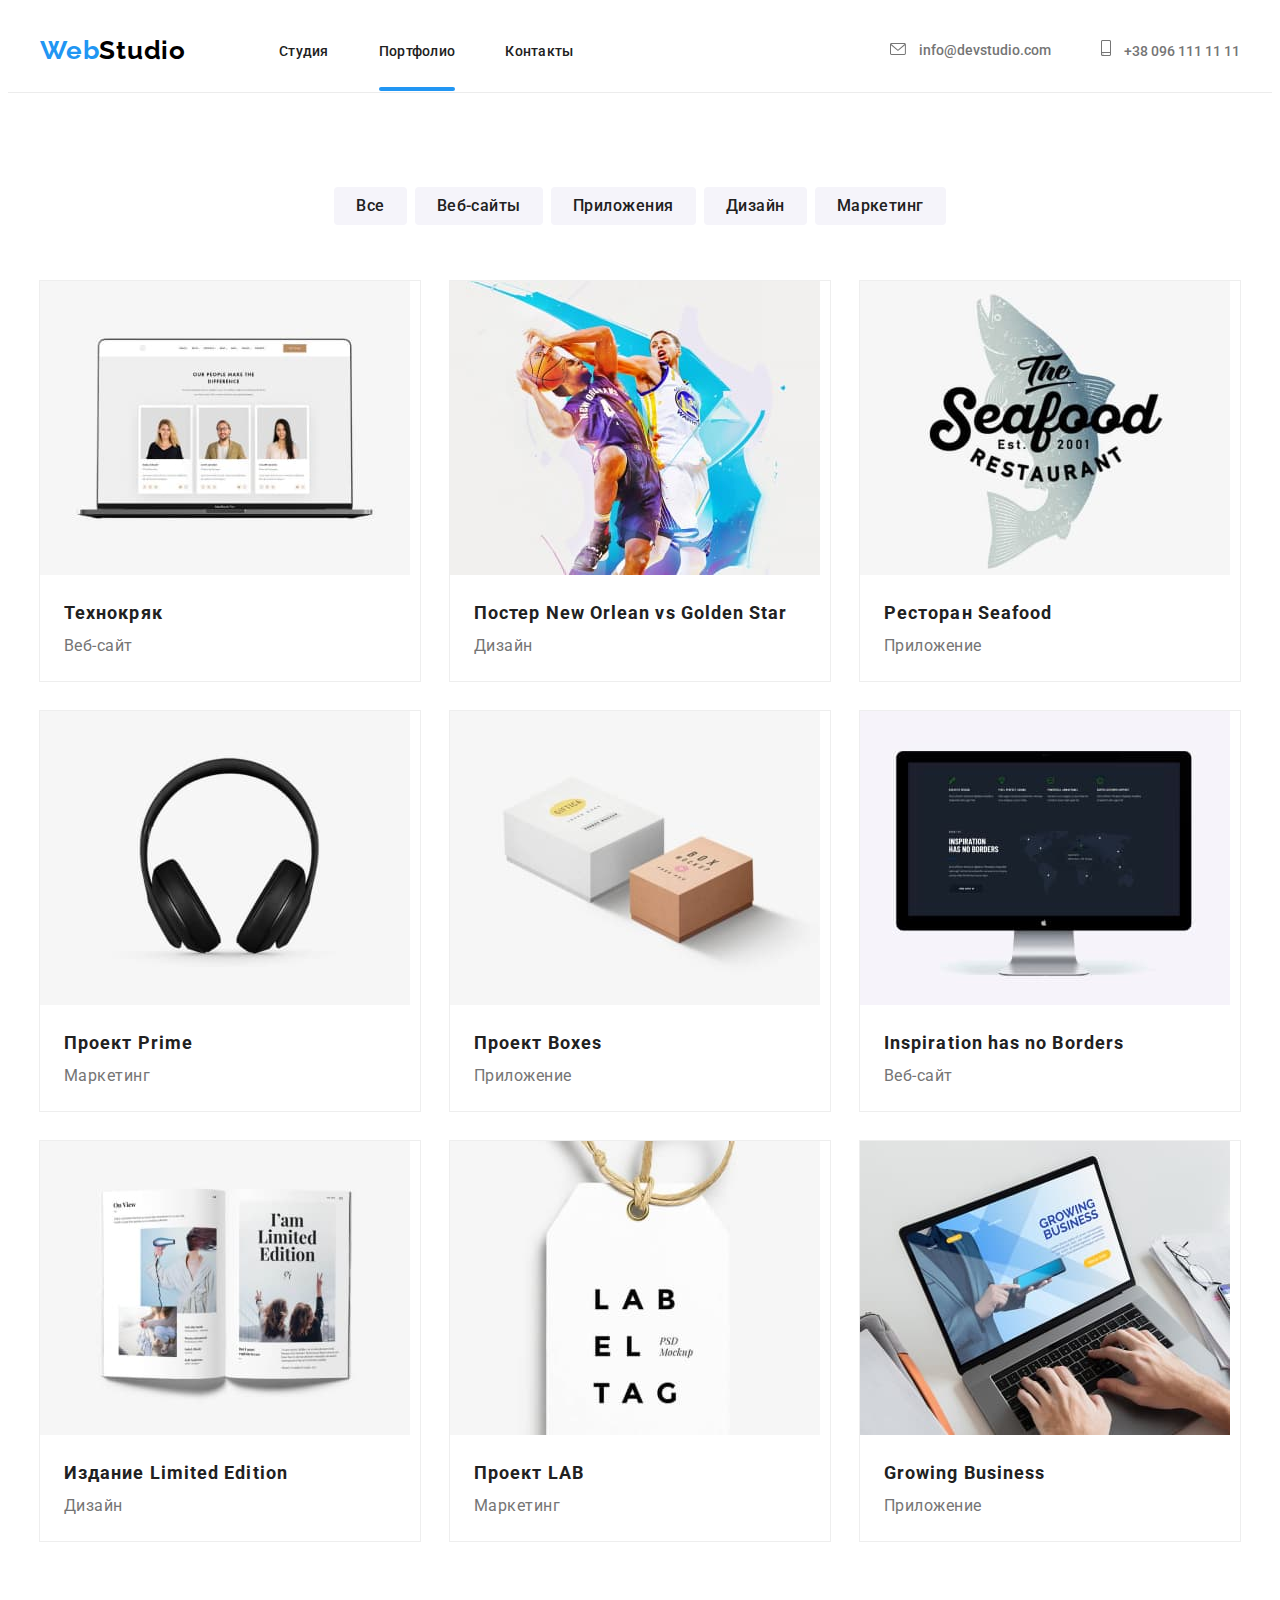
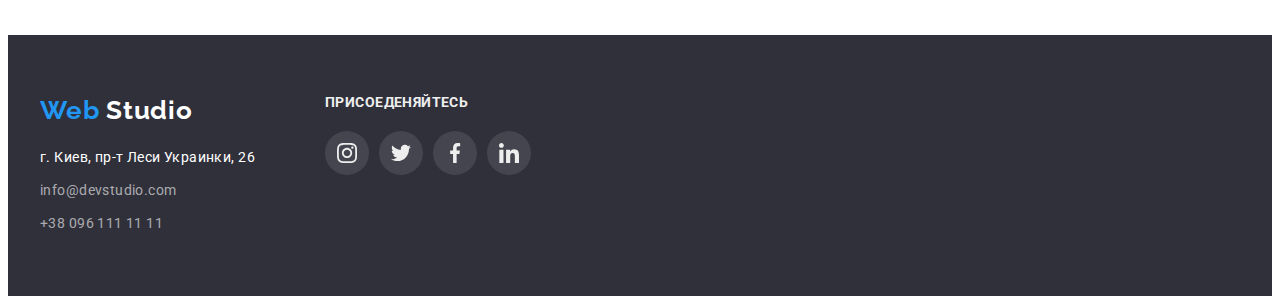
==== commit d75a61af: "исправляет ошибки анимации дз№5" ====
--- a/portfolio.html
+++ b/portfolio.html
@@ -67,21 +67,19 @@
         <h1 class="hidden-title">Наши приримеры</h1>
         <ul class="exemple-list-button">
           <li class="button-item list">
-            <button type="button" class="button button-hover">Все</button>
+            <button type="button" class="button">Все</button>
           </li>
           <li class="button-item list">
-            <button type="button" class="button button-hover">Веб-сайты</button>
+            <button type="button" class="button">Веб-сайты</button>
           </li>
           <li class="button-item list">
-            <button type="button" class="button button-hover">
-              Приложения
-            </button>
+            <button type="button" class="button">Приложения</button>
           </li>
           <li class="button-item list">
-            <button type="button" class="button button-hover">Дизайн</button>
+            <button type="button" class="button">Дизайн</button>
           </li>
           <li class="button-item list">
-            <button type="button" class="button button-hover">Маркетинг</button>
+            <button type="button" class="button">Маркетинг</button>
           </li>
         </ul>
 
--- a/css/styles.css
+++ b/css/styles.css
@@ -21,6 +21,10 @@
     margin: 0;
     padding-left: 0;
 }
+
+img {
+    display: block;
+}
  
 .container{
     width: 1200px;
@@ -108,6 +112,7 @@
     letter-spacing: 0.02em;
     color: var(--second-text-color);
     position: relative;
+    transition: color 250ms cubic-bezier(0.4, 0, 0.2, 1);
     
  }
  
@@ -118,6 +123,7 @@
     font-size: 14px;
     line-height: 1.14;
     color: var(--main-text-color);
+    transition: color 250ms cubic-bezier(0.4, 0, 0.2, 1);
     
  }
 
@@ -140,7 +146,7 @@
  .nav-mail:hover,
  .nav-mail:focus {
     color: var(--accent-color);
-    transition: color 250ms cubic-bezier(0.4, 0, 0.2, 1);
+   
  
  }
 
@@ -329,6 +335,7 @@
  
 }
 
+
 .about-text-box {
     position: relative;
 }
@@ -439,16 +446,22 @@
     align-items: center;
     justify-content: center;
     fill: #AFB1B8;
-    
-
-}
+   
+    transition: background-color 250ms cubic-bezier(0.4, 0, 0.2, 1);
+    }
+
+    .member-social-icon {
+
+        transition: fill 250ms cubic-bezier(0.4, 0, 0.2, 1);
+
+    }
+    
+
 
 .member-social-link:hover,
 .member-social-link:focus {
     background-color: var(--accent-color);
     fill: #FFFFFF;
-    transition: fill 250ms cubic-bezier(0.4, 0, 0.2, 1);
-    transition: background-color 250ms cubic-bezier(0.4, 0, 0.2, 1);
 }
 
 /*-------------------------REGULAR------------------- */
@@ -485,16 +498,19 @@
     justify-content: center;
     cursor: pointer;
     fill: #AFB1B8;
-    
+    transition: border 250ms cubic-bezier(0.4, 0, 0.2, 1);
    
-   
+}
+
+.regular-icon {
+transition: fill 250ms cubic-bezier(0.4, 0, 0.2, 1);
 }
 
 .regular-link:hover,
 .regular-link:focus {
     border: 1px solid #2196F3;
     fill: #2196F3;
-    transition: fill 250ms cubic-bezier(0.4, 0, 0.2, 1);
+    
     
 }
 
@@ -533,6 +549,7 @@
 .footer-address{
     font-style: normal;
     color:var(--white-color);
+    transition: color 250ms cubic-bezier(0.4, 0, 0.2, 1);
     
     
     
@@ -542,6 +559,8 @@
 .footer-link {
     font-style: normal;
     color: rgba(255, 255, 255, 0.6);
+    transition: color 250ms cubic-bezier(0.4, 0, 0.2, 1);
+
     
 }
 
@@ -550,7 +569,7 @@
 .footer-link:hover,
 .footer-link:focus {
     color: var(--accent-color);
-    transition: color 250ms cubic-bezier(0.4, 0, 0.2, 1);
+
 }
 
 .footer-item:not(:last-child) {
@@ -604,8 +623,11 @@
 .footer-soc-link:focus {
     background-color:var(--accent-color);
     background-color:var(--accent-color);
+  
+}
+
+.footer-soc-link {
     transition: background-color 250ms cubic-bezier(0.4, 0, 0.2, 1);
-  
 }
 
 .footer .container {
@@ -634,14 +656,17 @@
     padding-right: 22px;
    
 }
-
-.button-hover:hover,
-.button-hover:focus{
+.button {
+    transition: color 250ms cubic-bezier(0.4, 0, 0.2, 1);
+    transition: background-color 250ms cubic-bezier(0.4, 0, 0.2, 1);
+}
+
+.button:hover,
+.button:focus{
     color: var(--white-color);
     background-color: var(--accent-color);
     cursor: pointer;
-    transition: background-color 250ms cubic-bezier(0.4, 0, 0.2, 1);
-    transition: color 250ms cubic-bezier(0.4, 0, 0.2, 1);
+    
     
 }
  
@@ -720,8 +745,11 @@
     box-shadow: 0px 1px 1px rgba(0, 0, 0, 0.12),
         0px 4px 4px rgba(0, 0, 0, 0.06),
         1px 4px 6px rgba(0, 0, 0, 0.16);;
+
+}
+
+.exemple-item {
         transition: box-shadow 250ms cubic-bezier(0.4, 0, 0.2, 1);
-
 }
 
 .exemple-top-wrap{
@@ -748,6 +776,7 @@
     letter-spacing: 0.03em;
     padding: 63px 24px;
     transform: translateY(110%);
+    transition: transform 250ms cubic-bezier(0.4, 0, 0.2, 1);
     
 }
 
@@ -756,6 +785,7 @@
     transition: transform 250ms cubic-bezier(0.4, 0, 0.2, 1);
 }
 
+/* --------------------MODAL------------------- */
 .backdrop {
     position: fixed;
     top: 0;
